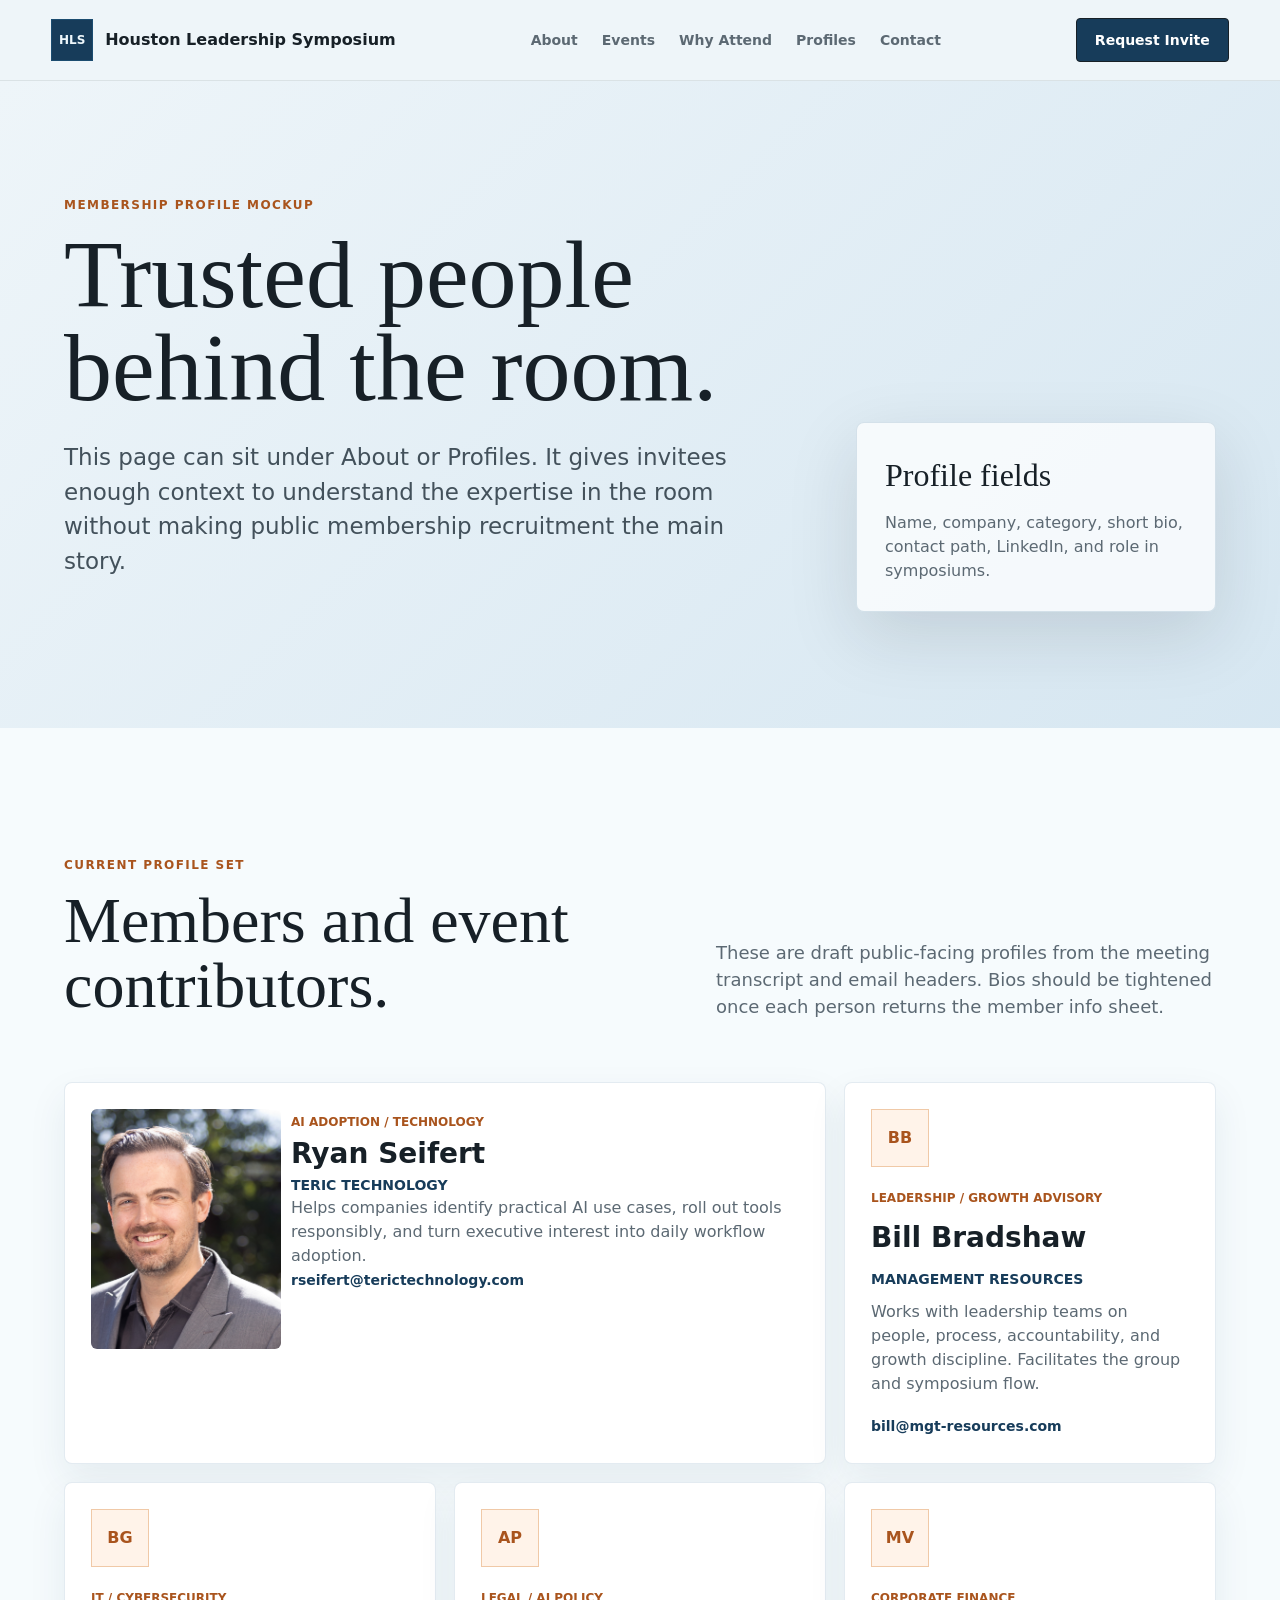
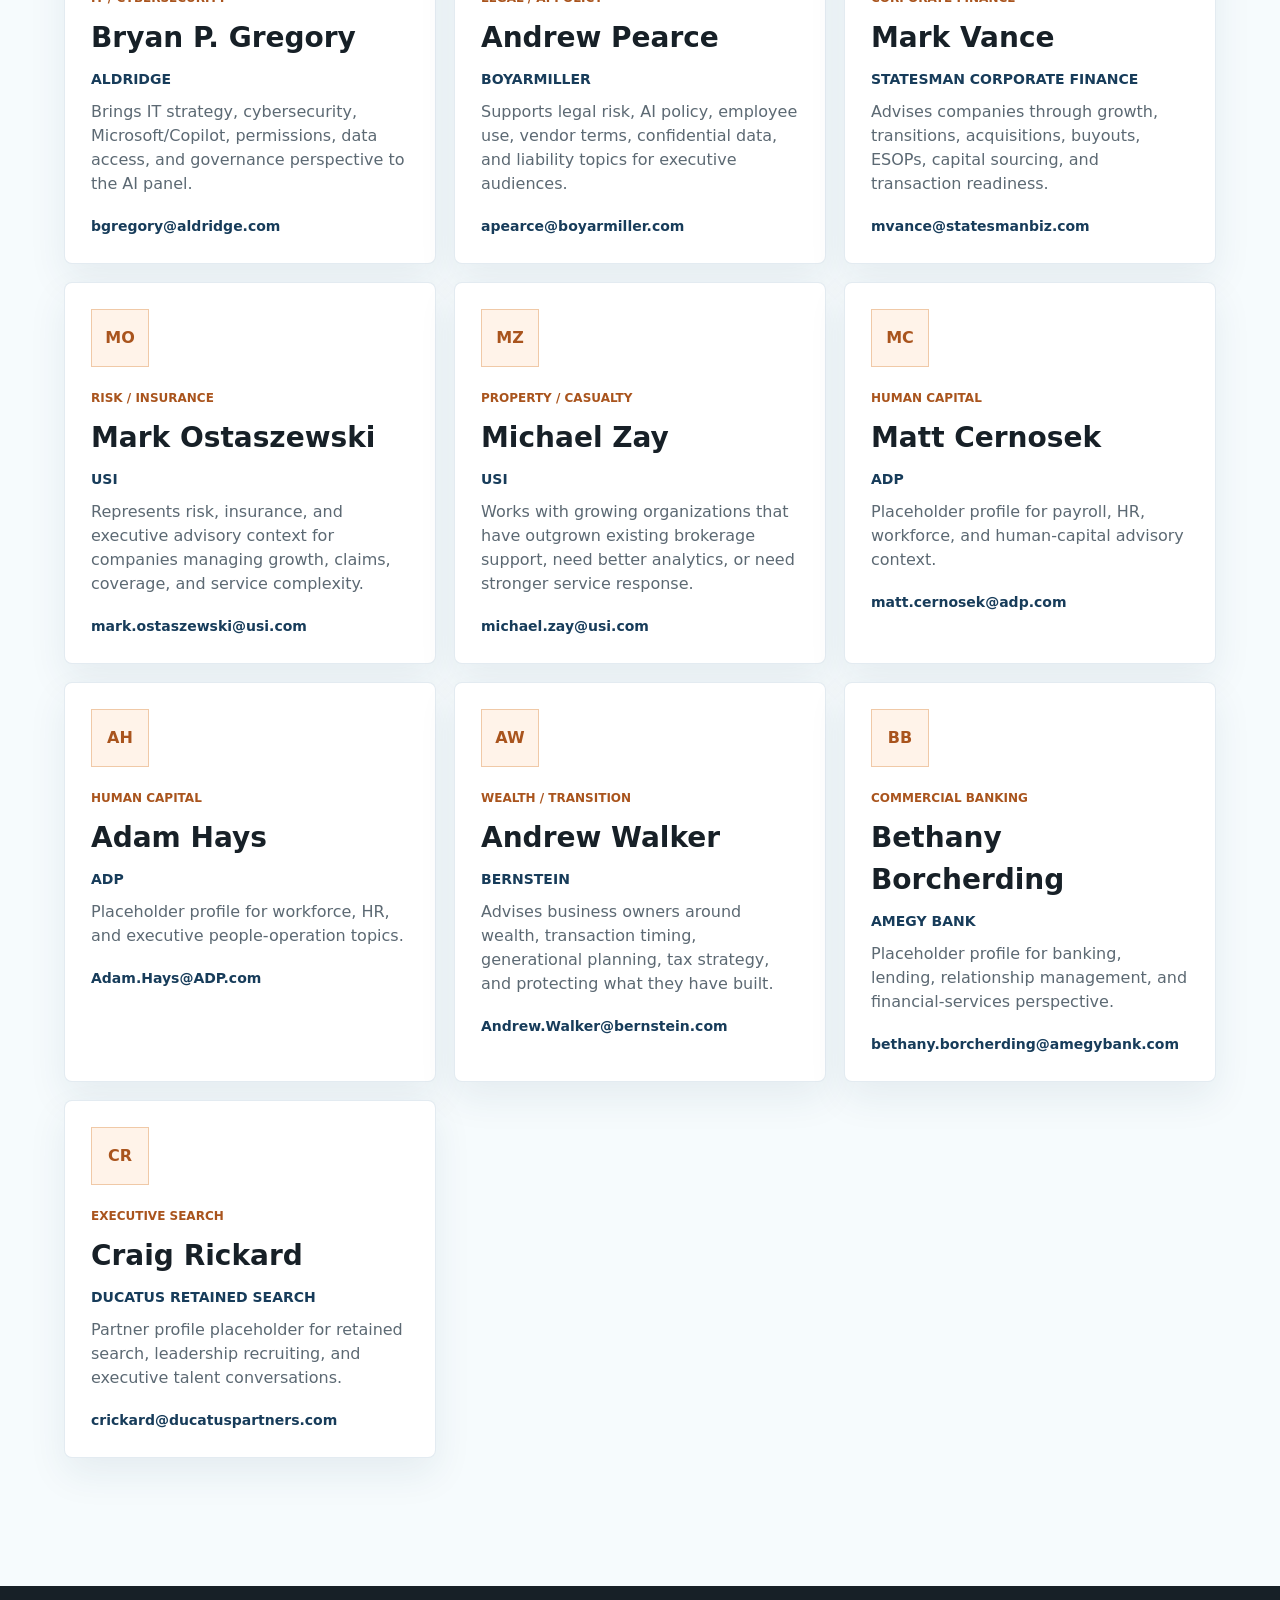
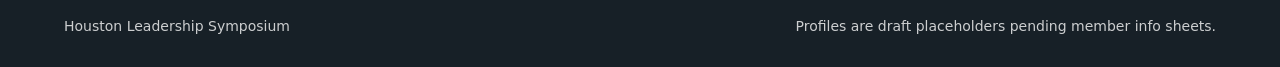
==== profiles.html @ 4ac97add "Initial Houston Leadership Symposium mockup" ====
<!doctype html>
<html lang="en">
  <head>
    <meta charset="utf-8" />
    <meta name="viewport" content="width=device-width, initial-scale=1" />
    <title>Member Profiles | Houston Leadership Symposium</title>
    <meta
      name="description"
      content="Profile mockup for Houston Leadership Symposium members, advisors, and event hosts."
    />
    <link rel="stylesheet" href="styles.css" />
  </head>
  <body>
    <header class="site-header" aria-label="Primary navigation">
      <a class="brand" href="index.html" aria-label="Houston Leadership Symposium home">
        <span class="brand-mark">HLS</span>
        <span class="brand-text">Houston Leadership Symposium</span>
      </a>
      <nav class="nav-links" aria-label="Page sections">
        <a href="index.html#about">About</a>
        <a href="index.html#events">Events</a>
        <a href="index.html#leadership">Why Attend</a>
        <a href="profiles.html">Profiles</a>
        <a href="index.html#contact">Contact</a>
      </nav>
      <a class="nav-cta" href="index.html#contact">Request Invite</a>
    </header>

    <main>
      <section class="profile-hero">
        <div>
          <p class="eyebrow">Membership profile mockup</p>
          <h1>Trusted people behind the room.</h1>
          <p class="hero-subtitle">
            This page can sit under About or Profiles. It gives invitees enough context to understand the expertise in the room without making public membership recruitment the main story.
          </p>
        </div>
        <aside class="profile-note">
          <h2>Profile fields</h2>
          <p>Name, company, category, short bio, contact path, LinkedIn, and role in symposiums.</p>
        </aside>
      </section>

      <section class="section profiles-section">
        <div class="section-heading">
          <div>
            <div class="section-kicker">Current profile set</div>
            <h2>Members and event contributors.</h2>
          </div>
          <p>
            These are draft public-facing profiles from the meeting transcript and email headers. Bios should be tightened once each person returns the member info sheet.
          </p>
        </div>

        <div class="profile-grid">
          <article class="profile-card featured">
            <img src="assets/ryan-seifert-headshot.jpg" alt="Ryan Seifert" />
            <div>
              <span>AI adoption / technology</span>
              <h3>Ryan Seifert</h3>
              <p class="profile-company">Teric Technology</p>
              <p>Helps companies identify practical AI use cases, roll out tools responsibly, and turn executive interest into daily workflow adoption.</p>
              <a href="mailto:rseifert@terictechnology.com">rseifert@terictechnology.com</a>
            </div>
          </article>

          <article class="profile-card">
            <div class="profile-avatar">BB</div>
            <span>Leadership / growth advisory</span>
            <h3>Bill Bradshaw</h3>
            <p class="profile-company">Management Resources</p>
            <p>Works with leadership teams on people, process, accountability, and growth discipline. Facilitates the group and symposium flow.</p>
            <a href="mailto:bill@mgt-resources.com">bill@mgt-resources.com</a>
          </article>

          <article class="profile-card">
            <div class="profile-avatar">BG</div>
            <span>IT / cybersecurity</span>
            <h3>Bryan P. Gregory</h3>
            <p class="profile-company">Aldridge</p>
            <p>Brings IT strategy, cybersecurity, Microsoft/Copilot, permissions, data access, and governance perspective to the AI panel.</p>
            <a href="mailto:bgregory@aldridge.com">bgregory@aldridge.com</a>
          </article>

          <article class="profile-card">
            <div class="profile-avatar">AP</div>
            <span>Legal / AI policy</span>
            <h3>Andrew Pearce</h3>
            <p class="profile-company">BoyarMiller</p>
            <p>Supports legal risk, AI policy, employee use, vendor terms, confidential data, and liability topics for executive audiences.</p>
            <a href="mailto:apearce@boyarmiller.com">apearce@boyarmiller.com</a>
          </article>

          <article class="profile-card">
            <div class="profile-avatar">MV</div>
            <span>Corporate finance</span>
            <h3>Mark Vance</h3>
            <p class="profile-company">Statesman Corporate Finance</p>
            <p>Advises companies through growth, transitions, acquisitions, buyouts, ESOPs, capital sourcing, and transaction readiness.</p>
            <a href="mailto:mvance@statesmanbiz.com">mvance@statesmanbiz.com</a>
          </article>

          <article class="profile-card">
            <div class="profile-avatar">MO</div>
            <span>Risk / insurance</span>
            <h3>Mark Ostaszewski</h3>
            <p class="profile-company">USI</p>
            <p>Represents risk, insurance, and executive advisory context for companies managing growth, claims, coverage, and service complexity.</p>
            <a href="mailto:mark.ostaszewski@usi.com">mark.ostaszewski@usi.com</a>
          </article>

          <article class="profile-card">
            <div class="profile-avatar">MZ</div>
            <span>Property / casualty</span>
            <h3>Michael Zay</h3>
            <p class="profile-company">USI</p>
            <p>Works with growing organizations that have outgrown existing brokerage support, need better analytics, or need stronger service response.</p>
            <a href="mailto:michael.zay@usi.com">michael.zay@usi.com</a>
          </article>

          <article class="profile-card">
            <div class="profile-avatar">MC</div>
            <span>Human capital</span>
            <h3>Matt Cernosek</h3>
            <p class="profile-company">ADP</p>
            <p>Placeholder profile for payroll, HR, workforce, and human-capital advisory context.</p>
            <a href="mailto:matt.cernosek@adp.com">matt.cernosek@adp.com</a>
          </article>

          <article class="profile-card">
            <div class="profile-avatar">AH</div>
            <span>Human capital</span>
            <h3>Adam Hays</h3>
            <p class="profile-company">ADP</p>
            <p>Placeholder profile for workforce, HR, and executive people-operation topics.</p>
            <a href="mailto:Adam.Hays@ADP.com">Adam.Hays@ADP.com</a>
          </article>

          <article class="profile-card">
            <div class="profile-avatar">AW</div>
            <span>Wealth / transition</span>
            <h3>Andrew Walker</h3>
            <p class="profile-company">Bernstein</p>
            <p>Advises business owners around wealth, transaction timing, generational planning, tax strategy, and protecting what they have built.</p>
            <a href="mailto:Andrew.Walker@bernstein.com">Andrew.Walker@bernstein.com</a>
          </article>

          <article class="profile-card">
            <div class="profile-avatar">BB</div>
            <span>Commercial banking</span>
            <h3>Bethany Borcherding</h3>
            <p class="profile-company">Amegy Bank</p>
            <p>Placeholder profile for banking, lending, relationship management, and financial-services perspective.</p>
            <a href="mailto:bethany.borcherding@amegybank.com">bethany.borcherding@amegybank.com</a>
          </article>

          <article class="profile-card">
            <div class="profile-avatar">CR</div>
            <span>Executive search</span>
            <h3>Craig Rickard</h3>
            <p class="profile-company">Ducatus Retained Search</p>
            <p>Partner profile placeholder for retained search, leadership recruiting, and executive talent conversations.</p>
            <a href="mailto:crickard@ducatuspartners.com">crickard@ducatuspartners.com</a>
          </article>
        </div>
      </section>
    </main>

    <footer class="site-footer">
      <span>Houston Leadership Symposium</span>
      <span>Profiles are draft placeholders pending member info sheets.</span>
    </footer>
  </body>
</html>
---- styles.css ----
:root {
  color-scheme: light;
  --ink: #172027;
  --muted: #5c6973;
  --line: #c8d7e2;
  --paper: #eef5f9;
  --white: #ffffff;
  --slate: #1f3f59;
  --steel: #5b7f99;
  --brass: #d47a2c;
  --brass-dark: #a9541d;
  --blue: #1f5f8b;
  --blue-dark: #173c5a;
  --sea: #e4edf2;
  --shadow: 0 24px 70px rgba(23, 32, 39, 0.13);
}

* {
  box-sizing: border-box;
}

html {
  scroll-behavior: smooth;
}

body {
  margin: 0;
  font-family:
    Inter, ui-sans-serif, system-ui, -apple-system, BlinkMacSystemFont, "Segoe UI",
    sans-serif;
  color: var(--ink);
  background: var(--paper);
  line-height: 1.5;
  letter-spacing: 0;
}

a {
  color: inherit;
  text-decoration: none;
}

.site-header {
  position: sticky;
  top: 0;
  z-index: 10;
  display: grid;
  grid-template-columns: auto 1fr auto;
  align-items: center;
  gap: 28px;
  padding: 18px clamp(20px, 4vw, 56px);
  border-bottom: 1px solid rgba(23, 32, 39, 0.09);
  background: rgba(238, 245, 249, 0.92);
  backdrop-filter: blur(16px);
}

.brand {
  display: inline-flex;
  align-items: center;
  gap: 12px;
  min-width: 0;
  font-weight: 720;
}

.brand-mark {
  display: grid;
  place-items: center;
  width: 42px;
  height: 42px;
  border: 1px solid rgba(31, 95, 139, 0.45);
  background: var(--blue-dark);
  color: #eef7fb;
  font-size: 12px;
  font-weight: 800;
}

.brand-text {
  white-space: nowrap;
}

.nav-links {
  display: flex;
  justify-content: center;
  gap: 24px;
  color: var(--muted);
  font-size: 14px;
  font-weight: 620;
}

.nav-links a:hover {
  color: var(--ink);
}

.nav-cta,
.button,
.request-form button {
  display: inline-flex;
  align-items: center;
  justify-content: center;
  min-height: 44px;
  padding: 0 18px;
  border: 1px solid var(--ink);
  border-radius: 4px;
  font-weight: 720;
  font-size: 14px;
  cursor: pointer;
}

.nav-cta,
.button.primary,
.request-form button {
  background: var(--blue-dark);
  color: var(--white);
}

.button.secondary {
  background: rgba(255, 255, 255, 0.78);
  color: var(--ink);
}

.button.dark {
  background: transparent;
  color: var(--white);
  border-color: rgba(255, 255, 255, 0.5);
}

.hero {
  position: relative;
  min-height: 760px;
  display: grid;
  grid-template-columns: minmax(0, 1.1fr) minmax(280px, 0.48fr);
  align-items: start;
  gap: clamp(28px, 4vw, 70px);
  padding: clamp(68px, 9vw, 120px) clamp(20px, 5vw, 72px) 280px;
  overflow: hidden;
  background:
    linear-gradient(180deg, rgba(238, 245, 249, 0.9), rgba(226, 239, 247, 0.9) 52%, rgba(215, 231, 241, 0.98)),
    radial-gradient(circle at 16% 26%, rgba(212, 122, 44, 0.13), transparent 30%),
    radial-gradient(circle at 82% 18%, rgba(31, 95, 139, 0.16), transparent 34%),
    var(--paper);
}

.hero-copy {
  max-width: 850px;
  position: relative;
  z-index: 1;
}

.eyebrow,
.section-kicker,
.snapshot-label,
.event-status {
  margin: 0 0 14px;
  color: var(--brass-dark);
  font-size: 12px;
  text-transform: uppercase;
  font-weight: 820;
  letter-spacing: 0.12em;
}

h1,
h2,
h3,
p {
  margin-top: 0;
}

h1 {
  max-width: 900px;
  margin-bottom: 26px;
  font-family: Georgia, "Times New Roman", serif;
  font-size: clamp(52px, 8vw, 96px);
  line-height: 0.97;
  font-weight: 500;
  letter-spacing: 0;
}

.hero-subtitle {
  max-width: 720px;
  margin-bottom: 34px;
  color: #43515b;
  font-size: clamp(18px, 2vw, 23px);
}

.hero-actions {
  display: flex;
  flex-wrap: wrap;
  gap: 12px;
}

.event-snapshot {
  position: relative;
  z-index: 1;
  align-self: start;
  margin-top: 16px;
  padding: 28px;
  border: 1px solid rgba(31, 95, 139, 0.16);
  border-radius: 8px;
  background: rgba(255, 255, 255, 0.72);
  box-shadow: var(--shadow);
}

.event-snapshot h2 {
  margin-bottom: 22px;
  font-size: clamp(26px, 3vw, 38px);
  line-height: 1.05;
  font-family: Georgia, "Times New Roman", serif;
  font-weight: 500;
}

dl {
  display: grid;
  gap: 18px;
  margin: 0;
}

dt {
  margin-bottom: 3px;
  color: var(--muted);
  font-size: 12px;
  font-weight: 800;
  text-transform: uppercase;
}

dd {
  margin: 0;
  font-weight: 650;
}

.hero-skyline {
  position: absolute;
  right: 0;
  bottom: 0;
  left: 0;
  width: 100%;
  height: 360px;
  object-fit: cover;
  object-position: bottom center;
  mix-blend-mode: multiply;
  opacity: 0.92;
}

.proof-strip {
  display: grid;
  grid-template-columns: repeat(3, 1fr);
  gap: 1px;
  background: var(--line);
  border-top: 1px solid var(--line);
  border-bottom: 1px solid var(--line);
}

.proof-strip div {
  min-height: 150px;
  padding: 30px clamp(18px, 3vw, 42px);
  background: var(--white);
}

.proof-strip strong {
  display: block;
  margin-bottom: 8px;
  font-size: clamp(26px, 3vw, 38px);
  font-family: Georgia, "Times New Roman", serif;
  font-weight: 500;
}

.proof-strip span {
  color: var(--muted);
  font-weight: 620;
}

.section {
  padding: clamp(76px, 10vw, 130px) clamp(20px, 5vw, 72px);
}

.split {
  display: grid;
  grid-template-columns: 0.35fr 0.65fr;
  gap: clamp(28px, 5vw, 80px);
}

.image-split {
  display: grid;
  grid-template-columns: minmax(0, 0.52fr) minmax(0, 0.48fr);
  align-items: center;
  gap: clamp(34px, 5vw, 76px);
}

.about-image {
  overflow: hidden;
  border-radius: 8px;
  border: 1px solid rgba(23, 32, 39, 0.1);
  box-shadow: var(--shadow);
  background: var(--white);
}

.about-image img {
  display: block;
  width: 100%;
  aspect-ratio: 4 / 3;
  object-fit: cover;
}

.about-copy .principles {
  margin-top: 30px;
}

.section h2 {
  max-width: 880px;
  margin-bottom: 20px;
  font-family: Georgia, "Times New Roman", serif;
  font-size: clamp(36px, 5vw, 64px);
  line-height: 1.02;
  font-weight: 500;
}

.section p {
  max-width: 820px;
  color: var(--muted);
  font-size: 18px;
}

.principles {
  grid-column: 2;
  display: grid;
  grid-template-columns: repeat(3, 1fr);
  gap: 18px;
}

.principles.compact {
  grid-column: auto;
  grid-template-columns: repeat(2, 1fr);
}

.principles div,
.topic-grid article,
.event-card {
  border: 1px solid rgba(23, 32, 39, 0.1);
  border-radius: 8px;
  background: rgba(255, 255, 255, 0.68);
}

.principles div {
  padding: 24px;
}

.principles h3,
.topic-grid h3,
.event-card h3,
.event-detail h3 {
  margin-bottom: 10px;
  font-size: 22px;
  line-height: 1.18;
}

.principles p,
.topic-grid p {
  margin-bottom: 0;
  font-size: 15px;
}

.events-section {
  color: var(--white);
  background:
    linear-gradient(135deg, rgba(20, 45, 67, 0.97), rgba(31, 63, 89, 0.96)),
    var(--slate);
}

.events-section .section-kicker,
.events-section .event-status {
  color: #e5bd78;
}

.section-heading {
  display: flex;
  align-items: end;
  justify-content: space-between;
  gap: 28px;
  margin-bottom: 44px;
}

.section-heading p {
  max-width: 500px;
}

.events-section p,
.events-section .event-detail p {
  color: rgba(255, 255, 255, 0.73);
}

.event-layout {
  display: grid;
  grid-template-columns: minmax(0, 1fr) 380px;
  gap: 26px;
}

.event-detail {
  padding: clamp(28px, 4vw, 48px);
  border: 1px solid rgba(255, 255, 255, 0.14);
  border-radius: 8px;
  background: rgba(255, 255, 255, 0.06);
}

.event-detail h3 {
  max-width: 860px;
  font-size: clamp(28px, 4vw, 46px);
  font-family: Georgia, "Times New Roman", serif;
  font-weight: 500;
}

.event-points {
  display: grid;
  gap: 14px;
  margin: 28px 0 0;
  padding: 0;
  list-style: none;
}

.event-points li {
  padding-left: 22px;
  position: relative;
  color: rgba(255, 255, 255, 0.86);
}

.event-points li::before {
  content: "";
  position: absolute;
  top: 10px;
  left: 0;
  width: 7px;
  height: 7px;
  background: #80b9d7;
}

.event-card {
  padding: 30px;
  background: rgba(255, 255, 255, 0.1);
  border-color: rgba(255, 255, 255, 0.18);
}

.event-card ol {
  display: grid;
  gap: 16px;
  margin: 20px 0 0;
  padding-left: 20px;
}

.presenter-list {
  display: grid;
  gap: 18px;
  margin-top: 18px;
}

.presenter-list p {
  margin: 0;
  color: rgba(255, 255, 255, 0.82);
  font-size: 15px;
}

.presenter-list strong {
  display: block;
  color: #ffffff;
  margin-bottom: 4px;
}

.presenter-list span {
  display: block;
  color: rgba(255, 255, 255, 0.72);
}

.topic-grid {
  display: grid;
  grid-template-columns: repeat(3, 1fr);
  gap: 18px;
  margin-top: 36px;
}

.topic-grid article {
  position: relative;
  padding: 28px;
  background: var(--white);
  cursor: pointer;
  transition: transform 160ms ease, box-shadow 160ms ease, border-color 160ms ease;
}

.topic-grid article:hover {
  transform: translateY(-3px);
  border-color: rgba(31, 95, 139, 0.28);
  box-shadow: 0 18px 40px rgba(31, 63, 89, 0.13);
}

.topic-grid article::after {
  content: "View topic";
  display: inline-block;
  margin-top: 22px;
  color: var(--blue-dark);
  font-size: 13px;
  font-weight: 780;
}

.topic-grid span {
  display: block;
  margin-bottom: 34px;
  color: var(--brass);
  font-size: 13px;
  font-weight: 850;
}

.leadership,
.attendee-value {
  background: #eef2f1;
}

.leadership .section-heading,
.attendee-value .section-heading {
  align-items: start;
}

.value-grid {
  display: grid;
  grid-template-columns: repeat(3, 1fr);
  gap: 18px;
}

.value-grid article,
.room-roster,
.contact-host {
  border: 1px solid rgba(23, 32, 39, 0.1);
  border-radius: 8px;
  background: var(--white);
}

.value-grid article {
  padding: 28px;
}

.value-grid h3 {
  margin-bottom: 10px;
  font-size: 24px;
}

.value-grid p {
  margin-bottom: 0;
  font-size: 16px;
}

.room-roster {
  display: grid;
  grid-template-columns: 1fr 360px;
  align-items: center;
  gap: 24px;
  margin-top: 18px;
  padding: 28px;
}

.room-roster h3 {
  margin-bottom: 8px;
  font-size: 24px;
}

.room-roster p {
  margin-bottom: 0;
  font-size: 16px;
}

.contact-host {
  display: grid;
  grid-template-columns: 84px 1fr;
  gap: 18px;
  align-items: center;
  padding: 16px;
}

.contact-host img {
  width: 84px;
  height: 84px;
  object-fit: cover;
  border-radius: 6px;
}

.contact-host span {
  display: block;
  margin-bottom: 4px;
  color: var(--brass-dark);
  font-size: 11px;
  font-weight: 820;
  text-transform: uppercase;
}

.contact-host strong {
  display: block;
  font-size: 19px;
}

.contact-host p {
  font-size: 14px;
  margin-bottom: 0;
}

.archive {
  display: grid;
  grid-template-columns: 0.6fr 0.4fr;
  align-items: start;
  gap: 50px;
  border-top: 1px solid var(--line);
  border-bottom: 1px solid var(--line);
  background: var(--white);
}

.contact {
  display: grid;
  grid-template-columns: 0.45fr 0.55fr;
  gap: clamp(30px, 5vw, 80px);
}

.profile-hero {
  display: grid;
  grid-template-columns: minmax(0, 1fr) 360px;
  align-items: end;
  gap: clamp(28px, 5vw, 72px);
  padding: clamp(72px, 9vw, 126px) clamp(20px, 5vw, 72px);
  background:
    linear-gradient(135deg, rgba(238, 245, 249, 0.96), rgba(213, 230, 241, 0.94)),
    var(--paper);
}

.profile-hero h1 {
  max-width: 760px;
}

.profile-note {
  padding: 28px;
  border: 1px solid rgba(31, 95, 139, 0.16);
  border-radius: 8px;
  background: rgba(255, 255, 255, 0.72);
  box-shadow: var(--shadow);
}

.profile-note h2 {
  margin-bottom: 12px;
  font-family: Georgia, "Times New Roman", serif;
  font-size: 32px;
  font-weight: 500;
}

.profile-note p {
  margin: 0;
  color: var(--muted);
}

.profiles-section {
  background: #f6fbfd;
}

.profile-grid {
  display: grid;
  grid-template-columns: repeat(3, 1fr);
  gap: 18px;
}

.profile-card {
  display: grid;
  align-content: start;
  gap: 10px;
  min-height: 330px;
  padding: 26px;
  border: 1px solid rgba(31, 95, 139, 0.12);
  border-radius: 8px;
  background: var(--white);
  box-shadow: 0 16px 38px rgba(31, 63, 89, 0.08);
}

.profile-card.featured {
  grid-column: span 2;
  grid-template-columns: 190px 1fr;
  align-items: start;
}

.profile-card img {
  width: 190px;
  height: 240px;
  object-fit: cover;
  border-radius: 6px;
}

.profile-avatar {
  display: grid;
  place-items: center;
  width: 58px;
  height: 58px;
  margin-bottom: 12px;
  border: 1px solid rgba(212, 122, 44, 0.35);
  background: #fff3e9;
  color: var(--brass-dark);
  font-weight: 850;
}

.profile-card span {
  color: var(--brass-dark);
  font-size: 12px;
  font-weight: 850;
  text-transform: uppercase;
}

.profile-card h3 {
  margin: 0;
  font-size: 28px;
}

.profile-company {
  margin: 0;
  color: var(--blue-dark) !important;
  font-size: 14px !important;
  font-weight: 820;
  text-transform: uppercase;
}

.profile-card p {
  margin: 0;
  color: var(--muted);
  font-size: 16px;
}

.profile-card a {
  margin-top: 10px;
  color: var(--blue-dark);
  font-size: 14px;
  font-weight: 760;
  word-break: break-word;
}

.request-form {
  display: grid;
  grid-template-columns: repeat(2, 1fr);
  gap: 16px;
  padding: clamp(24px, 4vw, 36px);
  border: 1px solid rgba(23, 32, 39, 0.1);
  border-radius: 8px;
  background: var(--white);
  box-shadow: var(--shadow);
}

.request-form label {
  display: grid;
  gap: 8px;
  color: var(--muted);
  font-size: 13px;
  font-weight: 800;
  text-transform: uppercase;
}

.request-form .full,
.request-form button {
  grid-column: 1 / -1;
}

.request-form input,
.request-form textarea {
  width: 100%;
  border: 1px solid var(--line);
  border-radius: 4px;
  padding: 13px 14px;
  color: var(--ink);
  font: inherit;
  text-transform: none;
  background: #f7fbfd;
}

.request-form textarea {
  resize: vertical;
}

.site-footer {
  display: flex;
  justify-content: space-between;
  gap: 18px;
  padding: 30px clamp(20px, 5vw, 72px);
  background: var(--ink);
  color: rgba(255, 255, 255, 0.78);
  font-size: 14px;
}

@media (max-width: 980px) {
  .site-header {
    grid-template-columns: 1fr auto;
  }

  .nav-links {
    display: none;
  }

  .hero,
  .split,
  .image-split,
  .profile-hero,
  .event-layout,
  .archive,
  .contact,
  .room-roster {
    grid-template-columns: 1fr;
  }

  .hero {
    min-height: 860px;
    padding-bottom: 260px;
  }

  .principles {
    grid-column: auto;
    grid-template-columns: 1fr;
  }

  .proof-strip,
  .topic-grid,
  .value-grid,
  .profile-grid {
    grid-template-columns: repeat(2, 1fr);
  }

  .profile-card.featured {
    grid-column: span 2;
  }

  .section-heading {
    align-items: start;
    flex-direction: column;
  }
}

@media (max-width: 640px) {
  .site-header {
    padding: 14px 16px;
  }

  .brand-text {
    white-space: normal;
    font-size: 14px;
    line-height: 1.15;
  }

  .nav-cta {
    display: none;
  }

  .hero {
    min-height: 780px;
    padding: 54px 18px 220px;
  }

  h1 {
    font-size: 48px;
  }

  .event-snapshot {
    padding: 22px;
  }

  .hero-skyline {
    height: 230px;
  }

  .proof-strip,
  .topic-grid,
  .value-grid,
  .profile-grid,
  .request-form {
    grid-template-columns: 1fr;
  }

  .profile-card.featured {
    grid-column: auto;
    grid-template-columns: 1fr;
  }

  .profile-card img {
    width: 100%;
    height: auto;
    max-height: 360px;
  }

  .proof-strip div {
    min-height: auto;
  }

  .section {
    padding: 64px 18px;
  }

  .site-footer {
    flex-direction: column;
  }
}
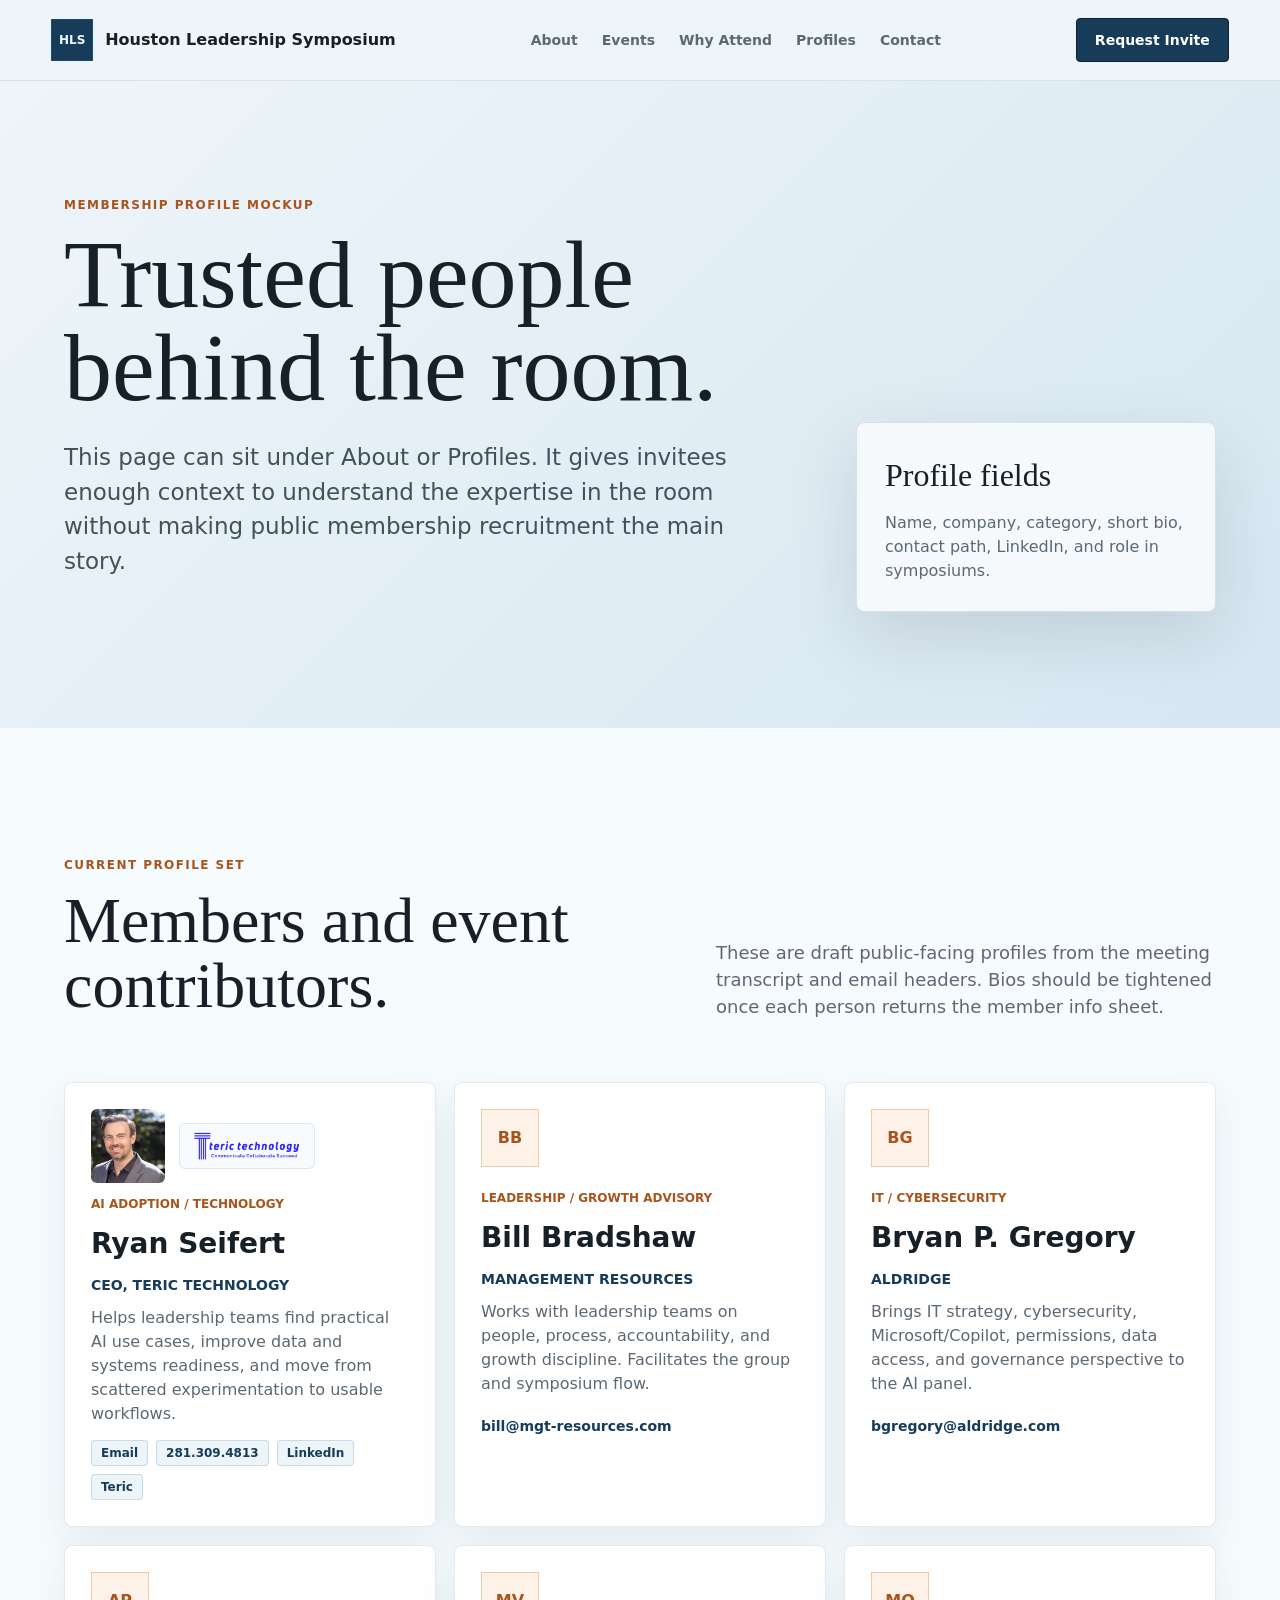
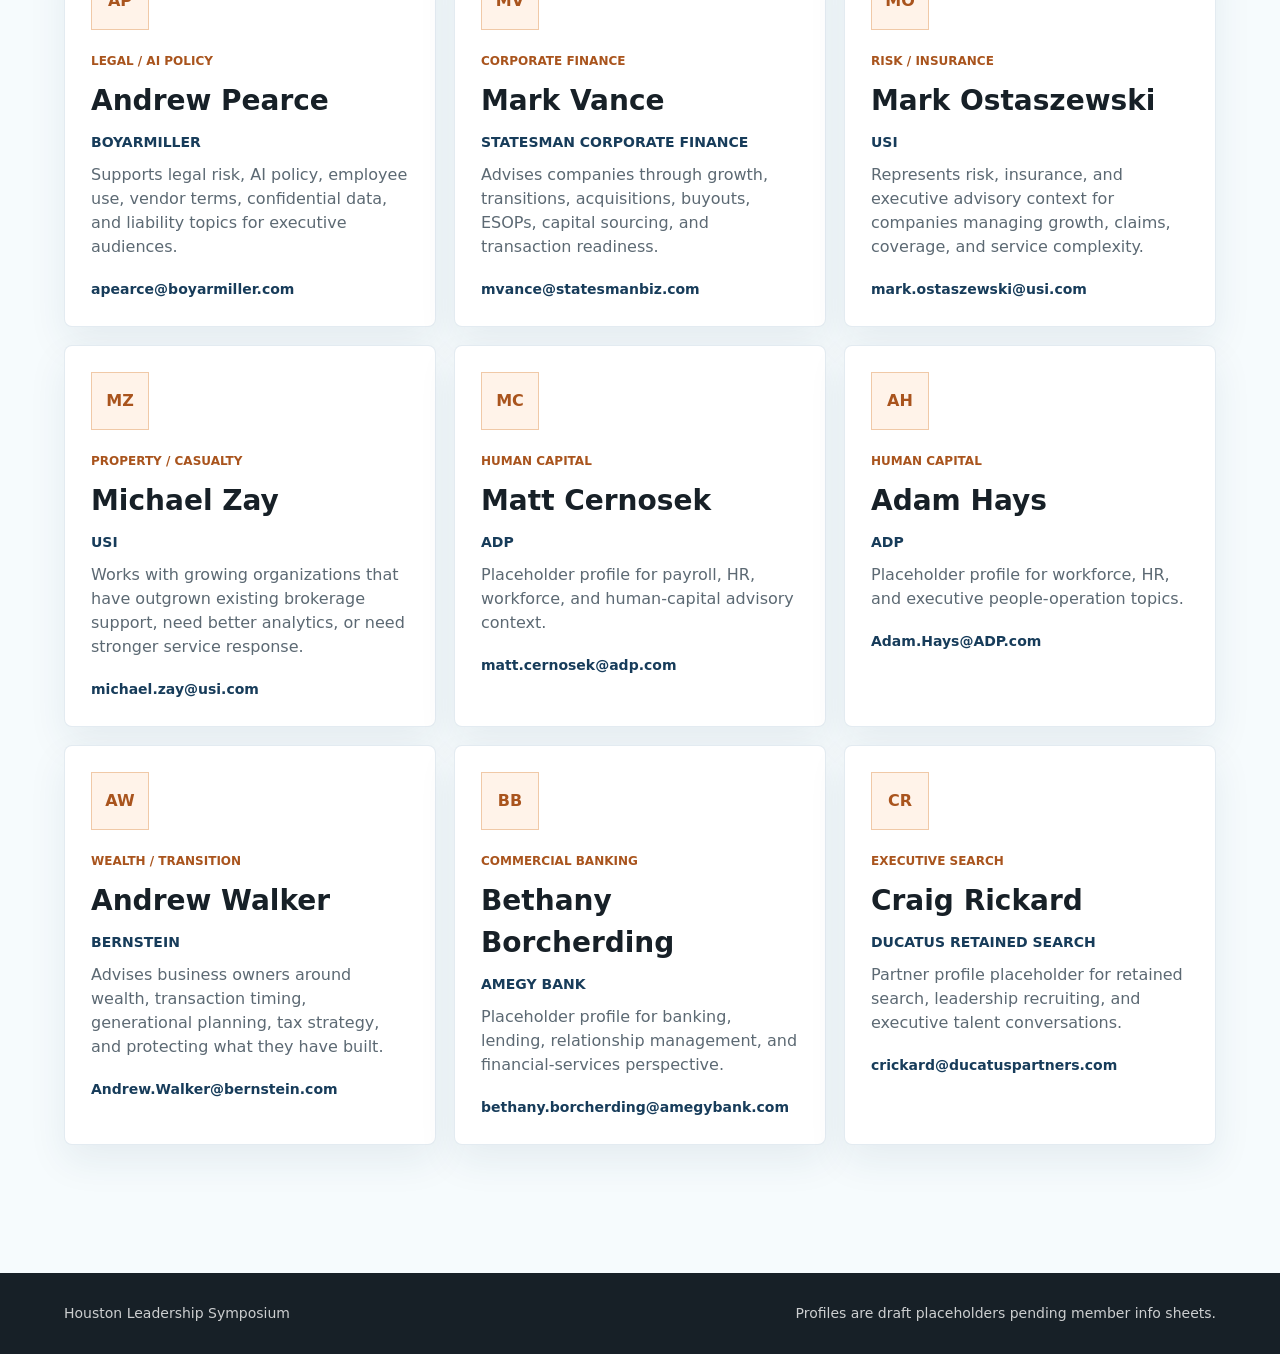
==== commit 45137c56: "Refine Ryan profile card" ====
--- a/profiles.html
+++ b/profiles.html
@@ -53,14 +53,22 @@
         </div>
 
         <div class="profile-grid">
-          <article class="profile-card featured">
-            <img src="assets/ryan-seifert-headshot.jpg" alt="Ryan Seifert" />
-            <div>
-              <span>AI adoption / technology</span>
-              <h3>Ryan Seifert</h3>
-              <p class="profile-company">Teric Technology</p>
-              <p>Helps companies identify practical AI use cases, roll out tools responsibly, and turn executive interest into daily workflow adoption.</p>
-              <a href="mailto:rseifert@terictechnology.com">rseifert@terictechnology.com</a>
+          <article class="profile-card">
+            <div class="profile-media">
+              <img src="assets/ryan-seifert-headshot.jpg" alt="Ryan Seifert" />
+              <a class="profile-logo-link" href="https://www.terictechnology.com/" target="_blank" rel="noreferrer" aria-label="Teric Technology website">
+                <img class="profile-logo" src="assets/teric-logo-blue.png" alt="Teric Technology" />
+              </a>
+            </div>
+            <span>AI adoption / technology</span>
+            <h3>Ryan Seifert</h3>
+            <p class="profile-company">CEO, Teric Technology</p>
+            <p>Helps leadership teams find practical AI use cases, improve data and systems readiness, and move from scattered experimentation to usable workflows.</p>
+            <div class="profile-links" aria-label="Ryan Seifert contact links">
+              <a href="mailto:rseifert@terictechnology.com">Email</a>
+              <a href="tel:+12813094813">281.309.4813</a>
+              <a href="https://www.linkedin.com/in/ryangregoryseifert" target="_blank" rel="noreferrer">LinkedIn</a>
+              <a href="https://www.terictechnology.com/" target="_blank" rel="noreferrer">Teric</a>
             </div>
           </article>
 
--- a/styles.css
+++ b/styles.css
@@ -668,17 +668,38 @@
   box-shadow: 0 16px 38px rgba(31, 63, 89, 0.08);
 }
 
-.profile-card.featured {
-  grid-column: span 2;
-  grid-template-columns: 190px 1fr;
-  align-items: start;
-}
-
-.profile-card img {
-  width: 190px;
-  height: 240px;
+.profile-media {
+  display: flex;
+  align-items: center;
+  gap: 14px;
+  margin-bottom: 2px;
+}
+
+.profile-media > img {
+  width: 74px;
+  height: 74px;
   object-fit: cover;
   border-radius: 6px;
+}
+
+.profile-logo-link {
+  display: inline-flex;
+  align-items: center;
+  justify-content: center;
+  width: 136px;
+  min-height: 44px;
+  margin-top: 0 !important;
+  padding: 8px 10px;
+  border: 1px solid rgba(31, 95, 139, 0.12);
+  border-radius: 6px;
+  background: #f7fbfd;
+}
+
+.profile-logo {
+  display: block;
+  max-width: 110px;
+  max-height: 28px;
+  object-fit: contain;
 }
 
 .profile-avatar {
@@ -725,6 +746,23 @@
   font-size: 14px;
   font-weight: 760;
   word-break: break-word;
+}
+
+.profile-links {
+  display: flex;
+  flex-wrap: wrap;
+  gap: 8px;
+  margin-top: 4px;
+}
+
+.profile-links a {
+  margin-top: 0;
+  padding: 6px 9px;
+  border: 1px solid rgba(31, 95, 139, 0.18);
+  border-radius: 4px;
+  background: #eef5f9;
+  font-size: 12px;
+  line-height: 1;
 }
 
 .request-form {
@@ -815,10 +853,6 @@
     grid-template-columns: repeat(2, 1fr);
   }
 
-  .profile-card.featured {
-    grid-column: span 2;
-  }
-
   .section-heading {
     align-items: start;
     flex-direction: column;
@@ -865,15 +899,9 @@
     grid-template-columns: 1fr;
   }
 
-  .profile-card.featured {
-    grid-column: auto;
-    grid-template-columns: 1fr;
-  }
-
-  .profile-card img {
-    width: 100%;
-    height: auto;
-    max-height: 360px;
+  .profile-media > img {
+    width: 68px;
+    height: 68px;
   }
 
   .proof-strip div {
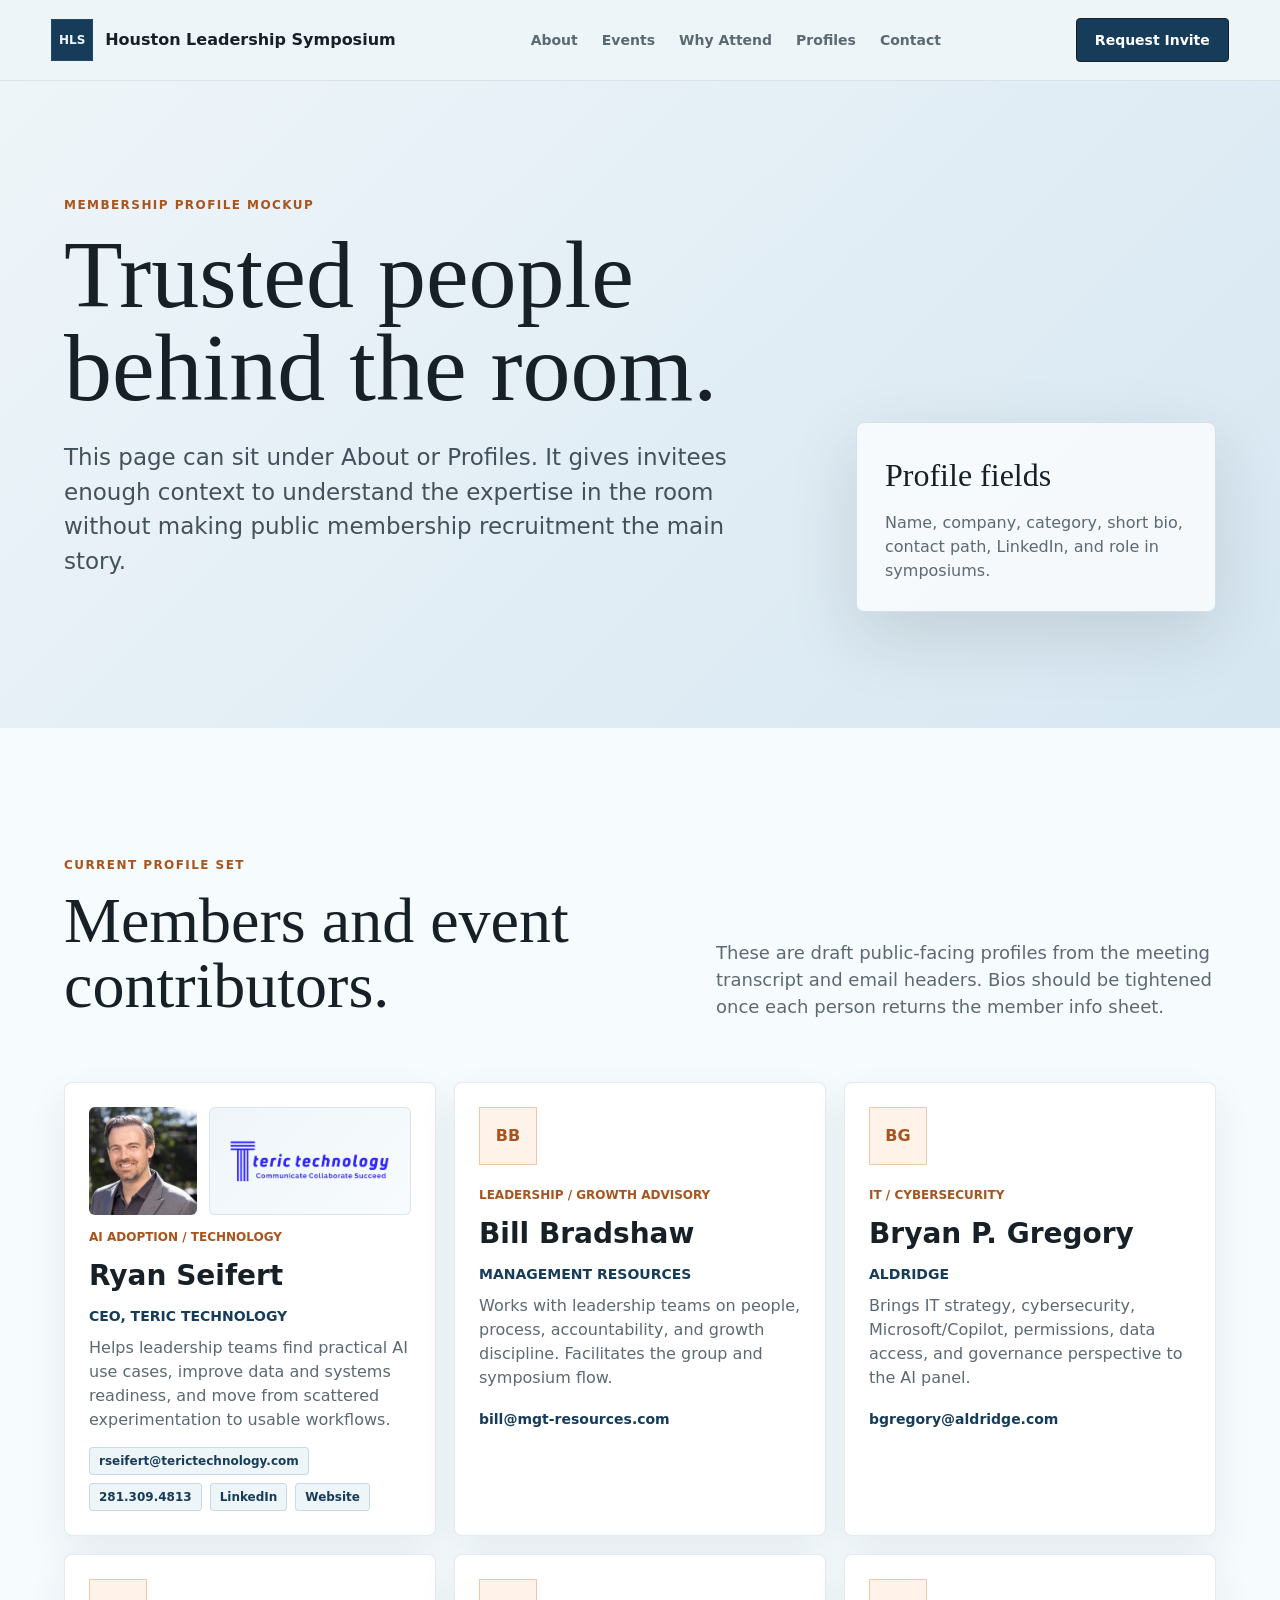
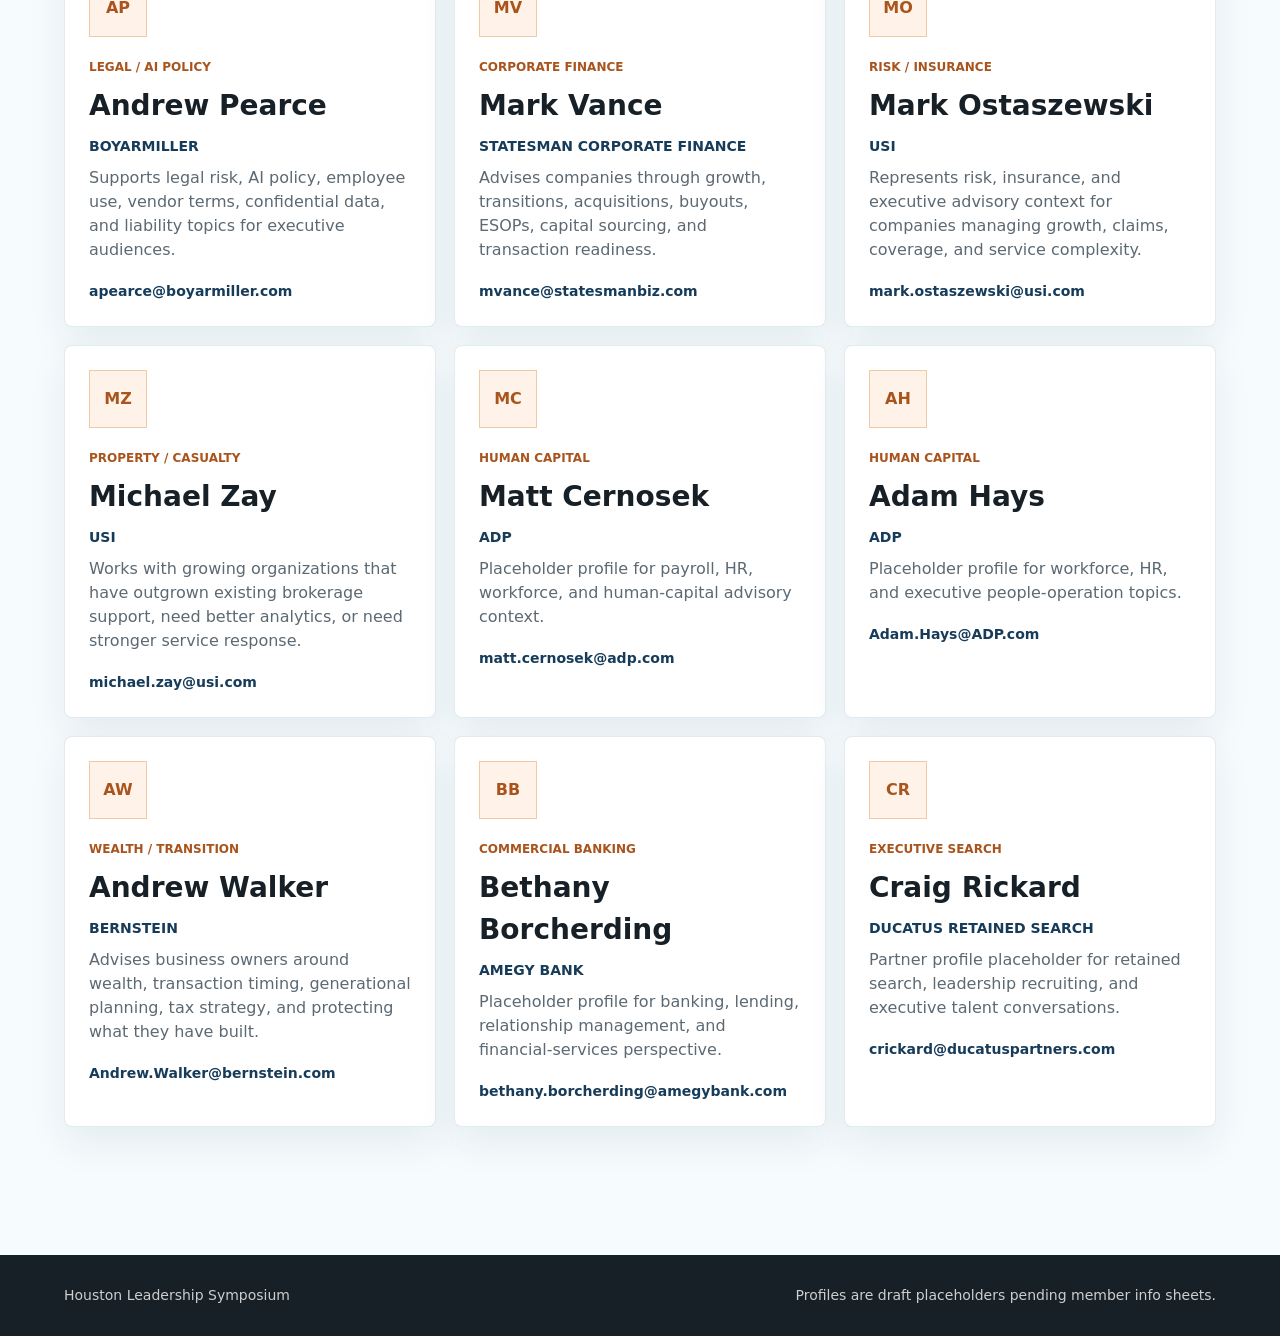
==== commit cf4489c3: "Polish Ryan profile links and media" ====
--- a/profiles.html
+++ b/profiles.html
@@ -55,20 +55,22 @@
         <div class="profile-grid">
           <article class="profile-card">
             <div class="profile-media">
-              <img src="assets/ryan-seifert-headshot.jpg" alt="Ryan Seifert" />
+              <a class="profile-photo-link" href="https://www.linkedin.com/in/ryangregoryseifert" target="_blank" rel="noreferrer" aria-label="Ryan Seifert LinkedIn profile">
+                <img src="assets/ryan-seifert-headshot.jpg" alt="Ryan Seifert" />
+              </a>
               <a class="profile-logo-link" href="https://www.terictechnology.com/" target="_blank" rel="noreferrer" aria-label="Teric Technology website">
                 <img class="profile-logo" src="assets/teric-logo-blue.png" alt="Teric Technology" />
               </a>
             </div>
             <span>AI adoption / technology</span>
-            <h3>Ryan Seifert</h3>
+            <h3><a class="profile-name-link" href="https://www.linkedin.com/in/ryangregoryseifert" target="_blank" rel="noreferrer">Ryan Seifert</a></h3>
             <p class="profile-company">CEO, Teric Technology</p>
             <p>Helps leadership teams find practical AI use cases, improve data and systems readiness, and move from scattered experimentation to usable workflows.</p>
             <div class="profile-links" aria-label="Ryan Seifert contact links">
-              <a href="mailto:rseifert@terictechnology.com">Email</a>
+              <a class="wide" href="mailto:rseifert@terictechnology.com">rseifert@terictechnology.com</a>
               <a href="tel:+12813094813">281.309.4813</a>
               <a href="https://www.linkedin.com/in/ryangregoryseifert" target="_blank" rel="noreferrer">LinkedIn</a>
-              <a href="https://www.terictechnology.com/" target="_blank" rel="noreferrer">Teric</a>
+              <a href="https://www.terictechnology.com/" target="_blank" rel="noreferrer">Website</a>
             </div>
           </article>
 
--- a/styles.css
+++ b/styles.css
@@ -659,9 +659,9 @@
 .profile-card {
   display: grid;
   align-content: start;
-  gap: 10px;
+  gap: 9px;
   min-height: 330px;
-  padding: 26px;
+  padding: 24px;
   border: 1px solid rgba(31, 95, 139, 0.12);
   border-radius: 8px;
   background: var(--white);
@@ -669,15 +669,22 @@
 }
 
 .profile-media {
-  display: flex;
-  align-items: center;
-  gap: 14px;
-  margin-bottom: 2px;
-}
-
-.profile-media > img {
-  width: 74px;
-  height: 74px;
+  display: grid;
+  grid-template-columns: 108px 1fr;
+  align-items: stretch;
+  gap: 12px;
+  margin-bottom: 4px;
+}
+
+.profile-photo-link {
+  display: block;
+  margin-top: 0 !important;
+}
+
+.profile-photo-link img {
+  display: block;
+  width: 108px;
+  height: 108px;
   object-fit: cover;
   border-radius: 6px;
 }
@@ -686,19 +693,21 @@
   display: inline-flex;
   align-items: center;
   justify-content: center;
-  width: 136px;
-  min-height: 44px;
+  width: 100%;
+  min-height: 108px;
   margin-top: 0 !important;
-  padding: 8px 10px;
+  padding: 12px;
   border: 1px solid rgba(31, 95, 139, 0.12);
   border-radius: 6px;
-  background: #f7fbfd;
+  background:
+    linear-gradient(135deg, rgba(238, 245, 249, 0.95), rgba(247, 251, 253, 0.95)),
+    #f7fbfd;
 }
 
 .profile-logo {
   display: block;
-  max-width: 110px;
-  max-height: 28px;
+  max-width: 160px;
+  max-height: 44px;
   object-fit: contain;
 }
 
@@ -726,6 +735,13 @@
   font-size: 28px;
 }
 
+.profile-name-link {
+  margin-top: 0 !important;
+  color: var(--ink) !important;
+  font-size: inherit !important;
+  font-weight: inherit !important;
+}
+
 .profile-company {
   margin: 0;
   color: var(--blue-dark) !important;
@@ -749,20 +765,26 @@
 }
 
 .profile-links {
-  display: flex;
-  flex-wrap: wrap;
+  display: grid;
+  grid-template-columns: repeat(3, minmax(0, auto));
   gap: 8px;
-  margin-top: 4px;
+  justify-content: start;
+  margin-top: 6px;
 }
 
 .profile-links a {
   margin-top: 0;
-  padding: 6px 9px;
+  padding: 7px 9px;
   border: 1px solid rgba(31, 95, 139, 0.18);
   border-radius: 4px;
   background: #eef5f9;
   font-size: 12px;
   line-height: 1;
+}
+
+.profile-links .wide {
+  grid-column: 1 / -1;
+  width: fit-content;
 }
 
 .request-form {
@@ -899,9 +921,25 @@
     grid-template-columns: 1fr;
   }
 
-  .profile-media > img {
-    width: 68px;
-    height: 68px;
+  .profile-media {
+    grid-template-columns: 88px 1fr;
+  }
+
+  .profile-photo-link img {
+    width: 88px;
+    height: 88px;
+  }
+
+  .profile-logo-link {
+    min-height: 88px;
+  }
+
+  .profile-links {
+    grid-template-columns: repeat(2, minmax(0, 1fr));
+  }
+
+  .profile-links .wide {
+    width: 100%;
   }
 
   .proof-strip div {
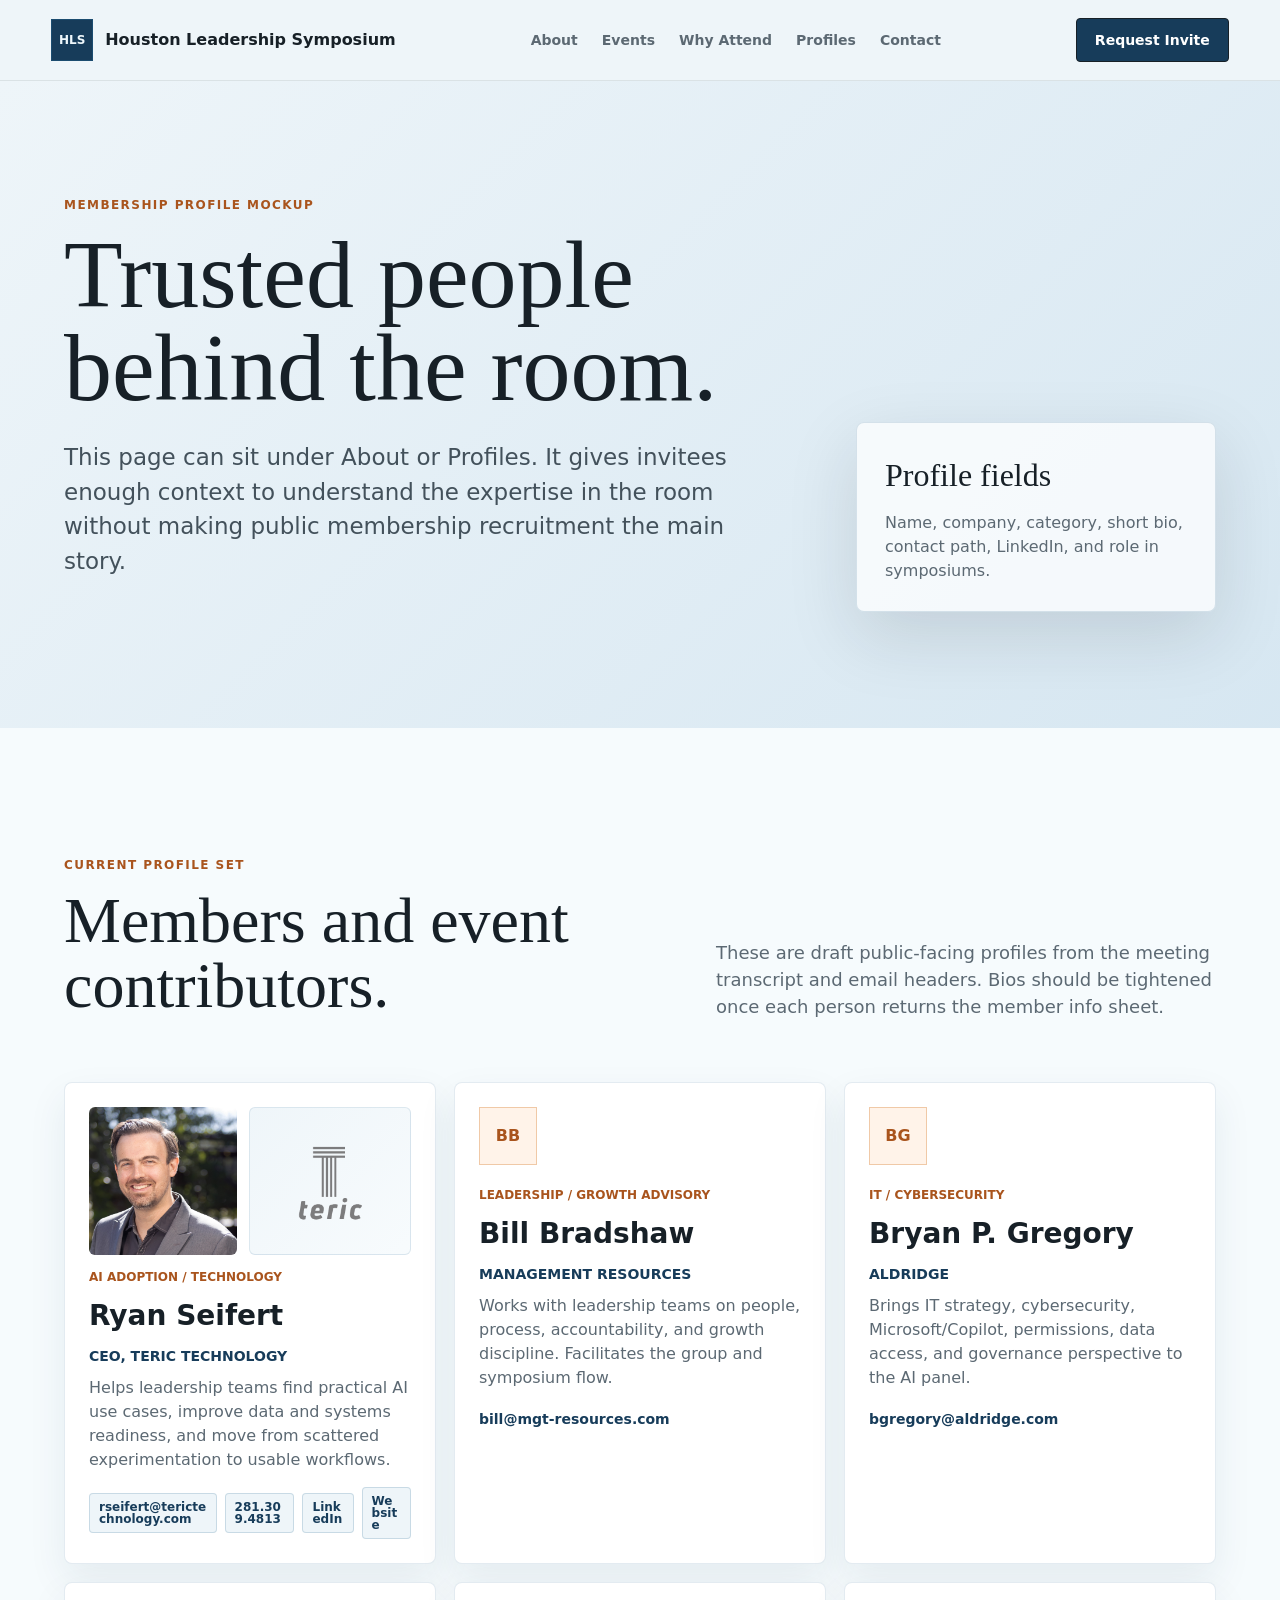
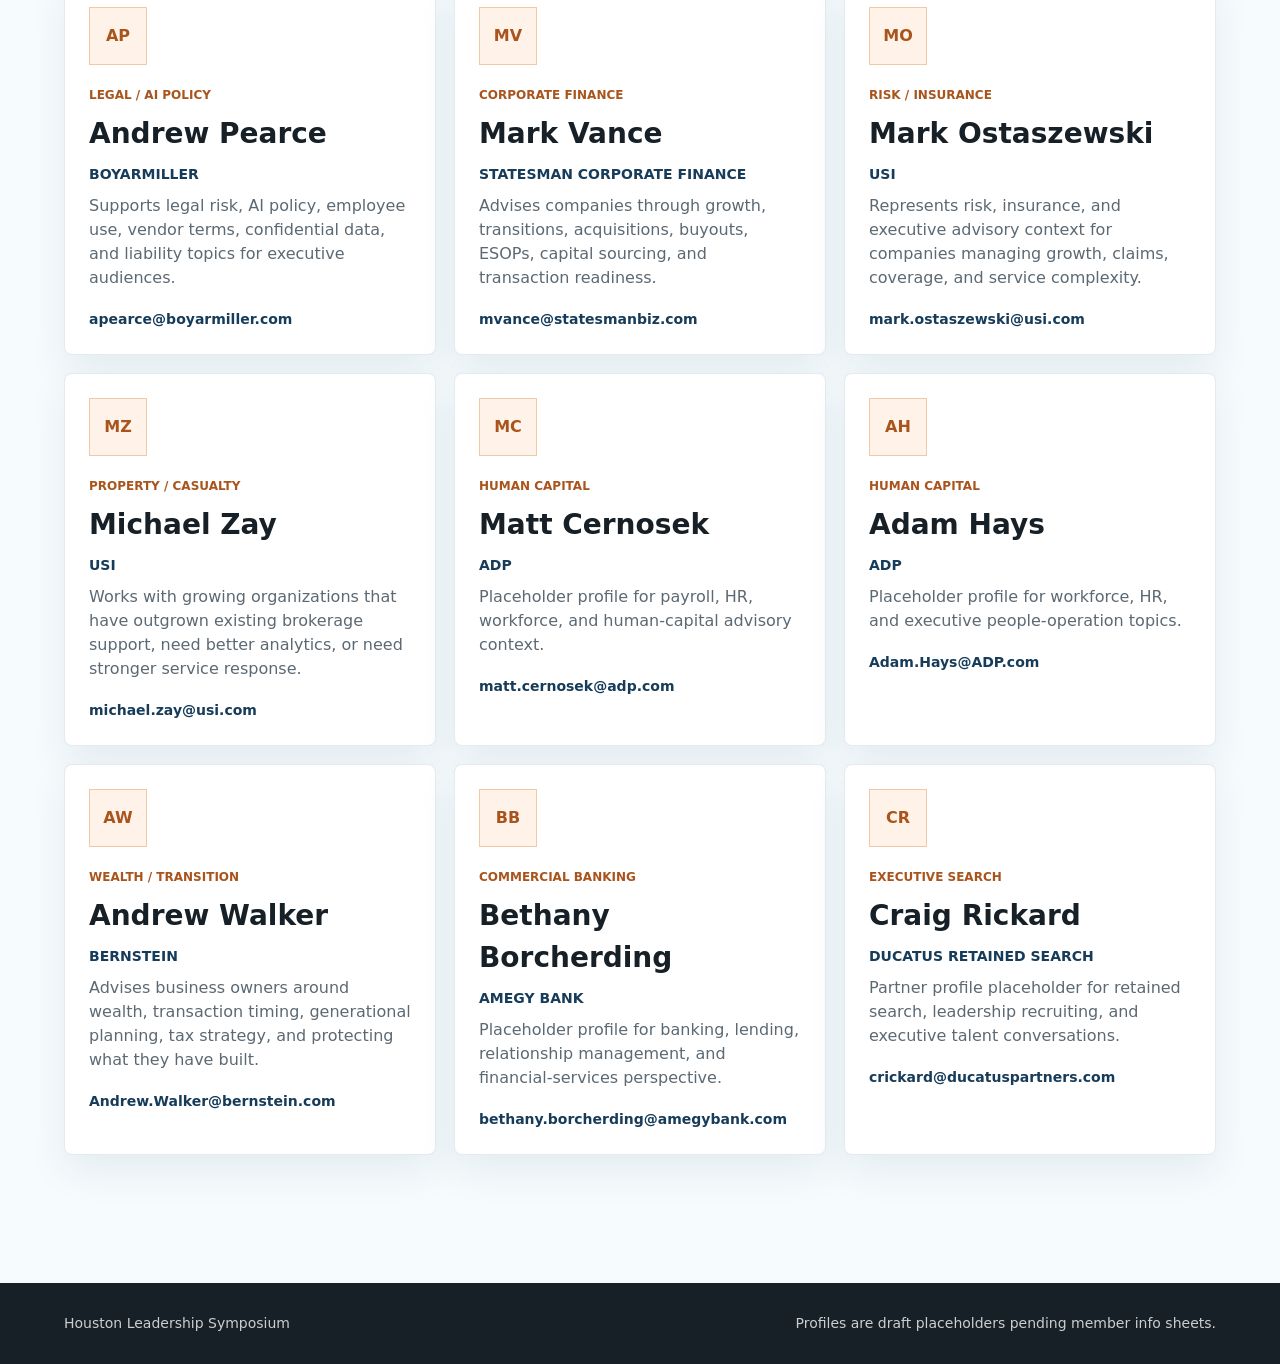
==== commit d2d3031f: "Adjust Ryan profile media layout" ====
--- a/profiles.html
+++ b/profiles.html
@@ -59,7 +59,7 @@
                 <img src="assets/ryan-seifert-headshot.jpg" alt="Ryan Seifert" />
               </a>
               <a class="profile-logo-link" href="https://www.terictechnology.com/" target="_blank" rel="noreferrer" aria-label="Teric Technology website">
-                <img class="profile-logo" src="assets/teric-logo-blue.png" alt="Teric Technology" />
+                <img class="profile-logo" src="assets/teric-logo-gray-mark.png" alt="Teric Technology" />
               </a>
             </div>
             <span>AI adoption / technology</span>
--- a/styles.css
+++ b/styles.css
@@ -670,7 +670,7 @@
 
 .profile-media {
   display: grid;
-  grid-template-columns: 108px 1fr;
+  grid-template-columns: 148px 1fr;
   align-items: stretch;
   gap: 12px;
   margin-bottom: 4px;
@@ -683,8 +683,8 @@
 
 .profile-photo-link img {
   display: block;
-  width: 108px;
-  height: 108px;
+  width: 148px;
+  height: 148px;
   object-fit: cover;
   border-radius: 6px;
 }
@@ -694,9 +694,9 @@
   align-items: center;
   justify-content: center;
   width: 100%;
-  min-height: 108px;
+  min-height: 148px;
   margin-top: 0 !important;
-  padding: 12px;
+  padding: 16px 14px;
   border: 1px solid rgba(31, 95, 139, 0.12);
   border-radius: 6px;
   background:
@@ -706,8 +706,8 @@
 
 .profile-logo {
   display: block;
-  max-width: 160px;
-  max-height: 44px;
+  max-width: 76px;
+  max-height: 92px;
   object-fit: contain;
 }
 
@@ -765,10 +765,10 @@
 }
 
 .profile-links {
-  display: grid;
-  grid-template-columns: repeat(3, minmax(0, auto));
+  display: flex;
+  flex-wrap: nowrap;
   gap: 8px;
-  justify-content: start;
+  align-items: center;
   margin-top: 6px;
 }
 
@@ -783,8 +783,7 @@
 }
 
 .profile-links .wide {
-  grid-column: 1 / -1;
-  width: fit-content;
+  width: auto;
 }
 
 .request-form {
@@ -922,23 +921,25 @@
   }
 
   .profile-media {
-    grid-template-columns: 88px 1fr;
+    grid-template-columns: 120px 1fr;
   }
 
   .profile-photo-link img {
-    width: 88px;
-    height: 88px;
+    width: 120px;
+    height: 120px;
   }
 
   .profile-logo-link {
-    min-height: 88px;
+    min-height: 120px;
   }
 
   .profile-links {
+    display: grid;
     grid-template-columns: repeat(2, minmax(0, 1fr));
   }
 
   .profile-links .wide {
+    grid-column: 1 / -1;
     width: 100%;
   }
 
